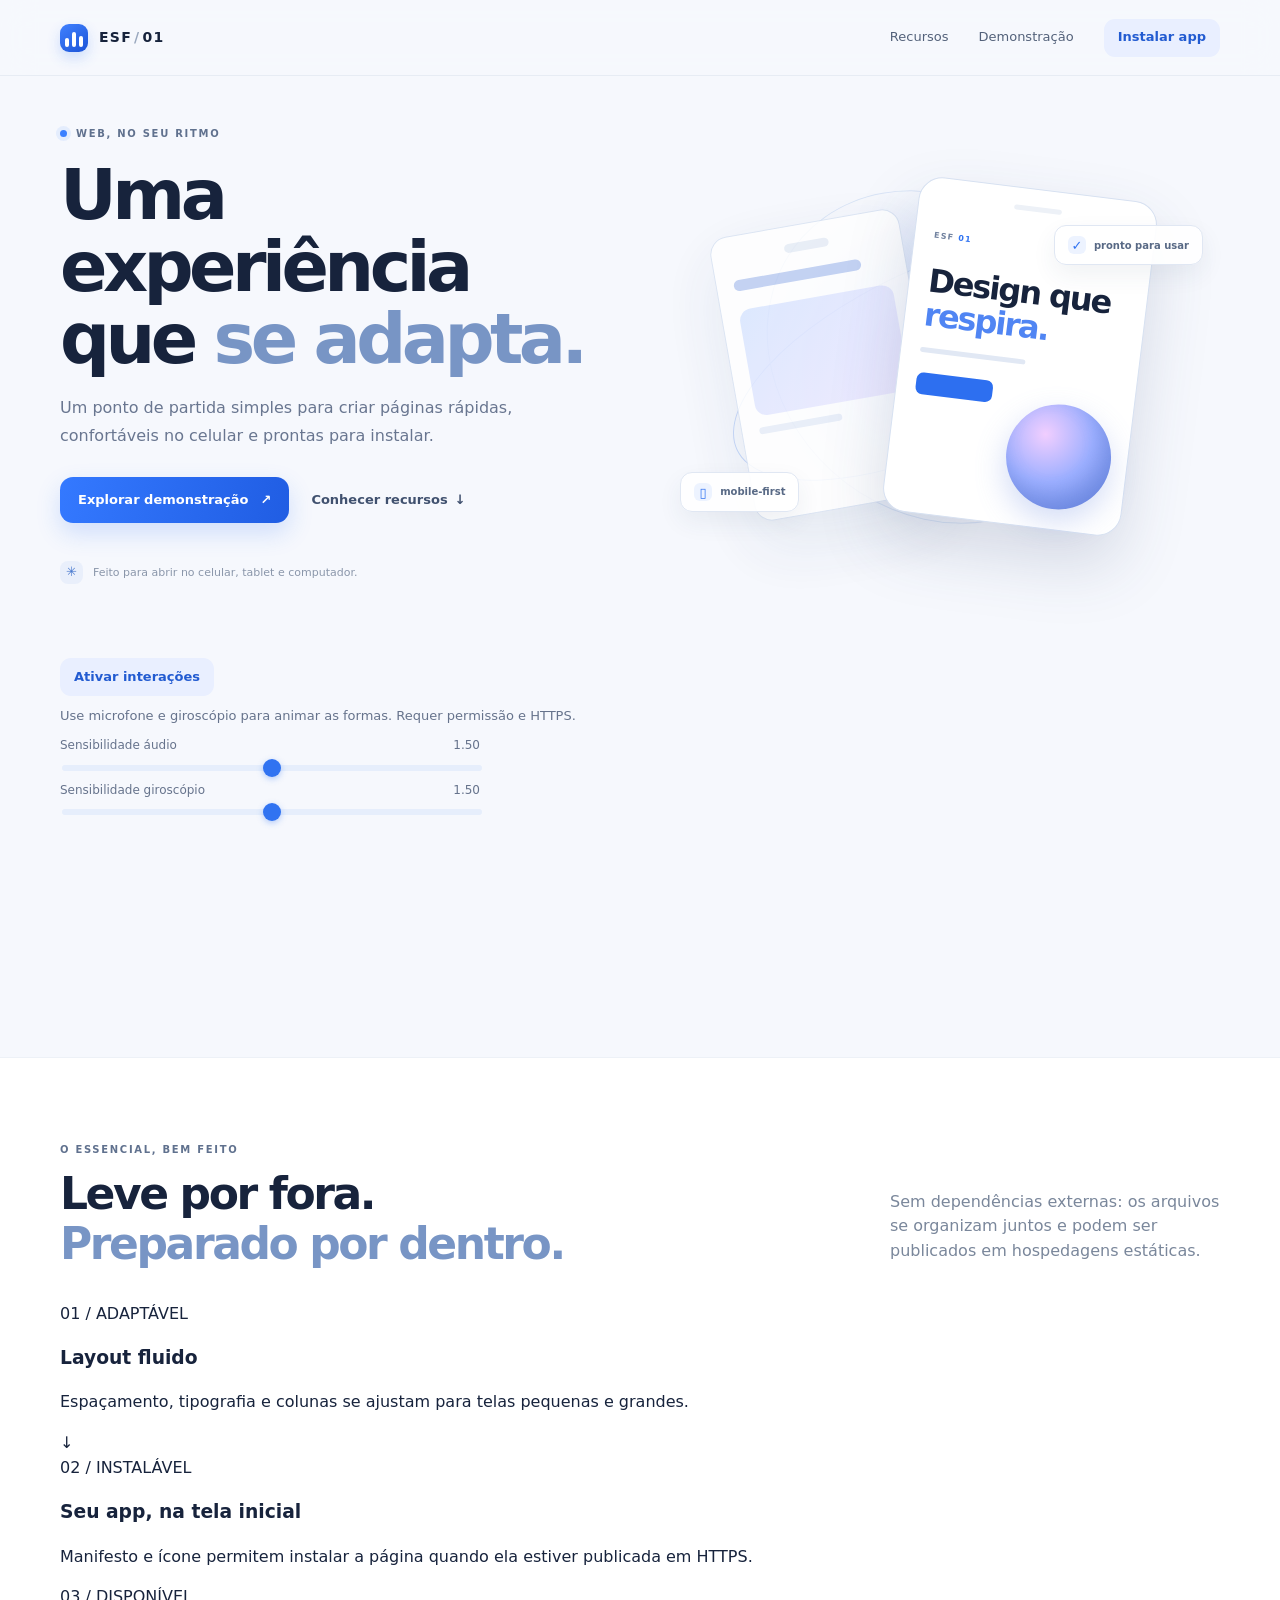
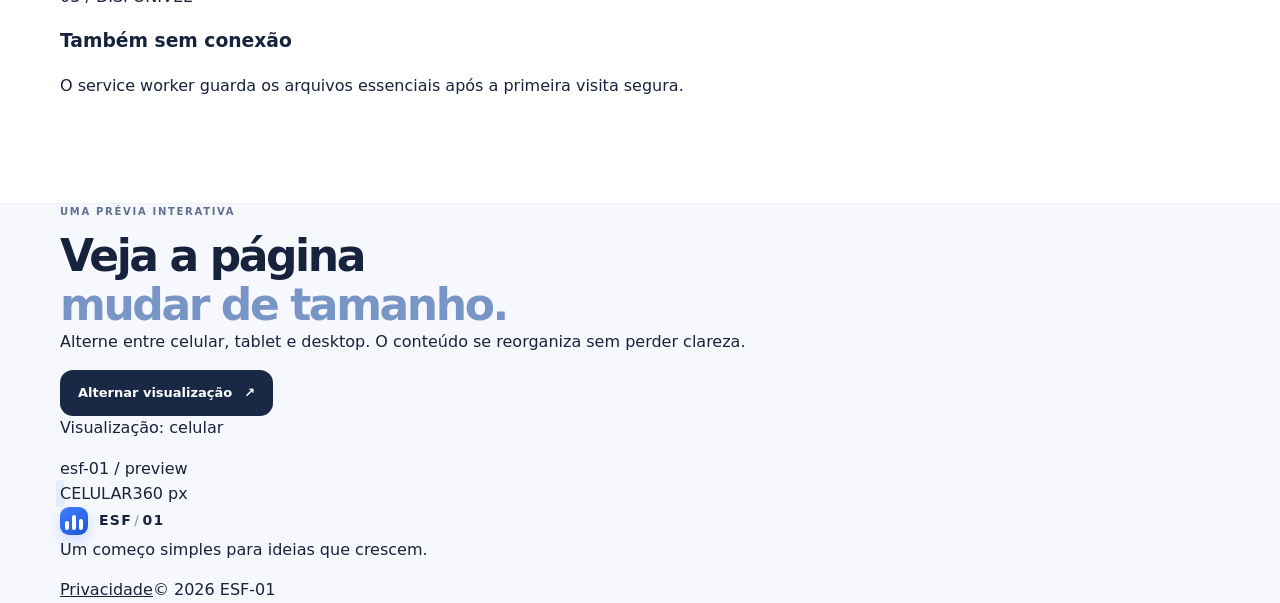
==== index.html @ cbabb6fd "Ignorar .vs e salvar melhorias" ====
<!doctype html>
<html lang="pt-BR">
  <head>
    <meta charset="utf-8">
    <meta name="viewport" content="width=device-width, initial-scale=1, viewport-fit=cover">
    <meta name="theme-color" content="#f4f7ff">
    <meta name="description" content="Um exemplo leve de site responsivo, instalável e pronto para funcionar offline.">
    <title>ESF-01 — Web que se adapta</title>
    <link rel="icon" href="./assets/icons/icon-192.png" type="image/png">
    <link rel="apple-touch-icon" href="./assets/icons/icon-192.png">
    <link rel="manifest" href="./manifest.webmanifest">
    <link rel="stylesheet" href="./assets/styles.css">
    <script src="./assets/app.js" defer></script>
    <script src="./assets/interaction.js" defer></script>
  </head>
  <body>
    <a class="skip-link" href="#conteudo">Pular para o conteúdo</a>
    <header class="site-header">
      <div class="shell header-inner">
        <a class="brand" href="#inicio" aria-label="ESF-01, início">
          <span class="brand-mark" aria-hidden="true"><span></span><span></span><span></span></span>
          <span>ESF<span class="brand-dash">/</span>01</span>
        </a>
        <nav class="top-nav" aria-label="Navegação principal">
          <a href="#recursos">Recursos</a>
          <a href="#demo">Demonstração</a>
          <button class="button button-small install-button" id="install-button" type="button" hidden>Instalar app</button>
        </nav>
        <button class="menu-button" id="menu-button" type="button" aria-label="Abrir navegação" aria-expanded="false" aria-controls="nav-panel"><span></span><span></span></button>
      </div>
      <div class="mobile-nav" id="nav-panel" hidden>
        <a href="#recursos">Recursos</a><a href="#demo">Demonstração</a>
        <button class="button install-button" type="button" hidden>Instalar app</button>
      </div>
    </header>

    <main id="conteudo">
      <section class="hero shell" id="inicio">
        <div class="hero-copy">
          <p class="eyebrow"><span class="pulse-dot"></span> WEB, NO SEU RITMO</p>
          <h1>Uma experiência que <span>se adapta.</span></h1>
          <p class="hero-text">Um ponto de partida simples para criar páginas rápidas, confortáveis no celular e prontas para instalar.</p>
          <div class="hero-actions">
            <a class="button button-primary" href="#demo">Explorar demonstração <span aria-hidden="true">↗</span></a>
            <a class="text-link" href="#recursos">Conhecer recursos <span aria-hidden="true">↓</span></a>
          </div>
          <div class="hero-note"><span class="note-icon" aria-hidden="true">✳</span><span>Feito para abrir no celular, tablet e computador.</span></div>
        </div>
        <div class="hero-art" aria-label="Ilustração de uma página aberta em diferentes tamanhos de tela">
          <div class="orbit orbit-one"></div><div class="orbit orbit-two"></div>
          <div class="art-glow"></div>
          <div class="device device-back"><div class="device-top"></div><div class="mini-line wide"></div><div class="mini-card"></div><div class="mini-line"></div></div>
          <div class="device device-front"><div class="device-top"><i></i><i></i><i></i></div><div class="preview-tag">ESF <b>01</b></div><div class="preview-heading">Design que<br><em>respira.</em></div><div class="preview-line"></div><div class="preview-button"></div><div class="preview-orb"></div></div>
          <div class="floating-badge badge-mobile"><span aria-hidden="true">▯</span> mobile-first</div>
          <div class="floating-badge badge-ready"><span aria-hidden="true">✓</span> pronto para usar</div>
        </div>
        <div class="interaction-panel">
          <button class="button button-small" id="interaction-toggle" type="button">Ativar interações</button>
          <p class="interaction-note" id="interaction-note">Use microfone e giroscópio para animar as formas. Requer permissão e HTTPS.</p>
          <div class="interaction-controls">
            <label for="audio-sens">Sensibilidade áudio <span id="audio-sens-value">1.0</span></label>
            <input id="audio-sens" type="range" min="0" max="3" step="0.05" value="1.5">
            <label for="orient-sens">Sensibilidade giroscópio <span id="orient-sens-value">1.0</span></label>
            <input id="orient-sens" type="range" min="0" max="3" step="0.05" value="1.5">
          </div>
          <canvas id="interaction-canvas" aria-hidden="true"></canvas>
        </div>
      </section>

      <section class="feature-section" id="recursos">
        <div class="shell">
          <div class="section-heading"><div><p class="eyebrow">O ESSENCIAL, BEM FEITO</p><h2>Leve por fora.<br><span>Preparado por dentro.</span></h2></div><p>Sem dependências externas: os arquivos se organizam juntos e podem ser publicados em hospedagens estáticas.</p></div>
          <div class="feature-grid">
            <article class="feature-card"><div class="feature-icon icon-layout" aria-hidden="true"><span></span><span></span><span></span></div><p class="card-number">01 / ADAPTÁVEL</p><h3>Layout fluido</h3><p>Espaçamento, tipografia e colunas se ajustam para telas pequenas e grandes.</p></article>
            <article class="feature-card"><div class="feature-icon icon-install" aria-hidden="true">↓</div><p class="card-number">02 / INSTALÁVEL</p><h3>Seu app, na tela inicial</h3><p>Manifesto e ícone permitem instalar a página quando ela estiver publicada em HTTPS.</p></article>
            <article class="feature-card"><div class="feature-icon icon-offline" aria-hidden="true"><span></span></div><p class="card-number">03 / DISPONÍVEL</p><h3>Também sem conexão</h3><p>O service worker guarda os arquivos essenciais após a primeira visita segura.</p></article>
          </div>
        </div>
      </section>

      <section class="demo-section shell" id="demo">
        <div class="demo-copy"><p class="eyebrow">UMA PRÉVIA INTERATIVA</p><h2>Veja a página<br><span>mudar de tamanho.</span></h2><p>Alterne entre celular, tablet e desktop. O conteúdo se reorganiza sem perder clareza.</p><button class="button button-dark" id="preview-button" type="button">Alternar visualização <span aria-hidden="true">↗</span></button><p class="demo-status" id="demo-status" aria-live="polite">Visualização: celular</p></div>
        <div class="preview-stage" id="preview-stage" data-size="mobile">
          <div class="preview-window"><div class="window-bar"><span></span><span></span><span></span><div>esf-01 / preview</div></div><div class="mock-page"><div class="mock-nav"><span class="mock-logo"></span><span class="mock-nav-lines"><i></i><i></i></span></div><div class="mock-content"><div class="mock-copy"><i class="mock-kicker"></i><i class="mock-title"></i><i class="mock-title short"></i><i class="mock-paragraph"></i><i class="mock-paragraph shorter"></i><i class="mock-cta"></i></div><div class="mock-visual"><div class="mock-sun"></div><div class="mock-shape"></div></div></div><div class="mock-bottom"><i></i><i></i><i></i></div></div></div>
          <div class="size-label"><span class="size-dot"></span><span id="size-label">CELULAR</span><span class="size-dimensions" id="size-dimensions">360 px</span></div>
        </div>
      </section>
    </main>

    <footer class="site-footer"><div class="shell footer-inner"><a class="brand footer-brand" href="#inicio"><span class="brand-mark" aria-hidden="true"><span></span><span></span><span></span></span><span>ESF<span class="brand-dash">/</span>01</span></a><p>Um começo simples para ideias que crescem.</p><div class="footer-right"><a href="./privacy.html">Privacidade</a><span>© <span id="year"></span> ESF-01</span></div></div></footer>
    <div class="toast" id="toast" role="status" aria-live="polite"></div>
  </body>
</html>
---- assets/styles.css ----
:root{font-family:Inter,ui-sans-serif,system-ui,-apple-system,BlinkMacSystemFont,"Segoe UI",sans-serif;color:#17233c;background:#f6f8fd;font-synthesis:none;text-rendering:optimizeLegibility;-webkit-font-smoothing:antialiased;-moz-osx-font-smoothing:grayscale;font-optical-sizing:auto;font-weight:400;--ink:#17233c;--muted:#66738c;--blue:#2469f5;--line:#e3e9f3;--shell:1160px}
*{box-sizing:border-box}
html{scroll-behavior:smooth;scroll-padding-top:88px}
body{margin:0;min-width:320px;background:#f6f8fd;color:var(--ink);line-height:1.55}
a{color:inherit}
button{font:inherit}
.shell{width:min(var(--shell),calc(100% - 48px));margin-inline:auto}
.skip-link{position:absolute;left:12px;top:-60px;z-index:20;background:white;padding:10px 14px;border-radius:10px}
.skip-link:focus{top:12px}
.site-header{height:76px;position:sticky;top:0;z-index:10;background:#f6f8fddd;border-bottom:1px solid #e7ecf4;backdrop-filter:blur(16px)}
.header-inner{height:100%;display:flex;align-items:center;justify-content:space-between}
.brand{display:inline-flex;gap:11px;align-items:center;text-decoration:none;font-size:14px;font-weight:780;letter-spacing:.09em}
.brand-dash{color:#9aa8bf;margin:0 2px}
.brand-mark{height:28px;width:28px;display:flex;gap:3px;align-items:end;padding:5px;border-radius:9px;background:linear-gradient(145deg,#4081ff,#1c54d7);box-shadow:0 6px 14px #2469f533}
.brand-mark span{display:block;width:4px;border-radius:5px;background:#fff}
.brand-mark span:nth-child(1){height:9px}.brand-mark span:nth-child(2){height:15px}.brand-mark span:nth-child(3){height:11px}
.top-nav{display:flex;align-items:center;gap:30px;font-size:13px;color:#53617a}
.top-nav>a,.mobile-nav>a{ text-decoration:none;transition:color .18s}.top-nav>a:hover,.mobile-nav>a:hover{color:var(--blue)}
.button{min-height:46px;display:inline-flex;justify-content:center;align-items:center;gap:12px;border:0;border-radius:13px;padding:0 18px;text-decoration:none;font-size:13px;font-weight:680;cursor:pointer;transition:transform .18s,box-shadow .18s,background .18s}
.button:hover{transform:translateY(-2px)}.button:focus-visible,a:focus-visible{outline:3px solid #8bb4ff;outline-offset:3px}
.button-small{min-height:38px;padding:0 14px;border-radius:11px;background:#e9efff;color:#225bd1}.button-primary{color:#fff;background:linear-gradient(105deg,#3479ff,#205de3);box-shadow:0 10px 24px #2469f52e}.button-primary:hover{box-shadow:0 13px 28px #2469f545}.button-dark{color:#fff;background:#192844}.button-dark:hover{background:#25406f}
.menu-button{display:none;width:42px;height:42px;border:1px solid var(--line);border-radius:12px;background:white;align-items:center;justify-content:center;flex-direction:column;gap:5px}.menu-button span{width:16px;height:2px;background:#35425b;border-radius:2px}
.mobile-nav{padding:8px 24px 18px;background:#f6f8fd;border-bottom:1px solid var(--line)}.mobile-nav>a{display:block;padding:12px 0;font-size:14px;color:#53617a}.mobile-nav button{margin-top:8px}
.hero{min-height:620px;display:grid;grid-template-columns:1fr 1.03fr;align-items:center;gap:40px;padding-top:38px;padding-bottom:66px}
.hero-copy{position:relative;z-index:1;padding:12px 0 16px}
.eyebrow{margin:0 0 17px;display:flex;align-items:center;gap:9px;color:#60718e;font-size:10px;font-weight:800;letter-spacing:.17em}
.pulse-dot,.size-dot{width:7px;height:7px;border-radius:50%;background:#3b80ff;box-shadow:0 0 0 4px #3b80ff18}
h1,h2,h3,p{margin-top:0}
h1{max-width:570px;margin-bottom:19px;font-size:clamp(42px,5.6vw,70px);line-height:1.03;letter-spacing:-.065em;font-weight:690}
h1 span,.section-heading h2 span,.demo-copy h2 span{color:#7895c5}
.hero-text{max-width:465px;margin-bottom:27px;color:#697690;font-size:16px;line-height:1.75}
.hero-actions{display:flex;align-items:center;gap:22px;flex-wrap:wrap}.text-link{display:inline-flex;align-items:center;gap:7px;text-decoration:none;font-size:13px;font-weight:650;color:#40516f}.text-link:hover{color:var(--blue)}
.hero-note{display:flex;align-items:center;gap:10px;margin-top:38px;color:#8a96aa;font-size:11px}.note-icon{height:23px;width:23px;display:grid;place-items:center;border-radius:8px;background:#e9effb;color:#4778ce;font-size:13px}
.hero-art{height:470px;position:relative;display:grid;place-items:center;isolation:isolate}.art-glow{position:absolute;width:340px;height:340px;border-radius:50%;background:radial-gradient(circle,#c4d8ff 0,#e2ecff 35%,#f2f6ff00 72%);z-index:-1}
.orbit{position:absolute;border:1px solid #c7d8f8;border-radius:50%;transform:rotate(-25deg)}.orbit-one{width:440px;height:180px}.orbit-two{width:360px;height:310px;transform:rotate(42deg);border-color:#dae5f7}
.device{position:absolute;border:1px solid #d7e1f1;background:#fff;box-shadow:0 26px 65px #455e8820}.device-back{width:192px;height:288px;left:14%;top:21%;border-radius:18px;transform:rotate(-10deg);padding:17px;opacity:.83}.device-top{height:9px;width:45px;border-radius:10px;background:#e6ecf5;margin:0 auto 18px}.mini-line{height:7px;width:54%;margin:11px 0;background:#e7edf7;border-radius:6px}.mini-line.wide{width:83%;height:11px;background:#bacbf0}.mini-card{height:108px;margin-top:19px;border-radius:12px;background:linear-gradient(135deg,#d8e5ff,#f1eaff)}
.device-front{width:240px;height:337px;right:14%;top:14%;border-radius:24px;padding:17px 19px;transform:rotate(7deg);box-shadow:0 30px 65px #33476c2c}.device-front .device-top{width:48px;height:5px;margin-bottom:30px;background:#edf1f7}.device-front .device-top i{display:none}
.preview-tag{font-size:8px;font-weight:800;letter-spacing:.15em;color:#71829f}.preview-tag b{color:#3173f1}.preview-heading{margin-top:23px;font-size:32px;font-weight:720;line-height:1.04;letter-spacing:-.06em}.preview-heading em{font-style:normal;color:#5085f3}.preview-line{width:106px;height:5px;background:#e1e8f4;border-radius:6px;margin-top:16px}.preview-button{height:22px;width:77px;border-radius:7px;background:#2d6ff0;margin-top:20px}.preview-orb{position:absolute;bottom:20px;right:16px;width:105px;height:105px;border-radius:50%;background:radial-gradient(circle at 35% 30%,#f1ceff,#9cafff 48%,#6587e4);box-shadow:inset -8px -12px 20px #506ac04a,0 12px 30px #718fe14d}
.floating-badge{position:absolute;z-index:2;display:flex;align-items:center;gap:8px;padding:10px 13px;border:1px solid #e0e7f3;border-radius:12px;background:#ffffffeb;box-shadow:0 10px 25px #31436512;font-size:10px;font-weight:650;color:#586985}.floating-badge span{display:grid;place-items:center;width:18px;height:18px;border-radius:6px;background:#edf3ff;color:#3173f1;font-size:13px}.badge-mobile{left:5%;bottom:17%}.badge-ready{right:3%;top:22%}
.feature-section{padding:84px 0 88px;background:#fff;border-top:1px solid #edf1f7;border-bottom:1px solid #edf1f7}
.section-heading{display:flex;justify-content:space-between;align-items:end;gap:30px;margin-bottom:34px}.section-heading .eyebrow,.demo-copy .eyebrow{margin-bottom:12px}.section-heading h2,.demo-copy h2{margin:0;font-size:clamp(31px,4vw,44px);line-height:1.12;letter-spacing:-.055em}.section-heading>p{max-width:330px;margin:0 0 4px;color:#7a879b;font-}

/* Ajustes mobile-first simples */
@media (max-width: 720px) {
  .top-nav { display: none; }
  .menu-button { display: flex; }
  .hero { grid-template-columns: 1fr; min-height: auto; gap: 20px; padding-top: 20px; padding-bottom: 40px; }
  .hero-art { display: none; }
  .feature-grid { grid-template-columns: 1fr; }
  .shell { width: calc(100% - 32px); }
  .preview-stage { margin-top: 16px; }
}

/* Toast básico para mensagens */
.toast{position:fixed;left:50%;transform:translateX(-50%) translateY(24px);bottom:12px;background:#192844;color:#fff;padding:10px 16px;border-radius:12px;box-shadow:0 8px 24px #22345855;opacity:0;pointer-events:none;transition:opacity .28s,transform .28s;z-index:60}
.toast.show{opacity:1;transform:translateX(-50%) translateY(0)}

/* Estilos para painel de interação */
.interaction-panel{margin-top:18px;display:flex;flex-direction:column;gap:10px;align-items:flex-start}
#interaction-canvas{width:100%;border-radius:12px;display:block}
.interaction-note{margin:0;font-size:13px;color:var(--muted)}

@media (max-width:720px){
  #interaction-canvas{height:200px}
}

.interaction-controls{display:flex;flex-direction:column;gap:8px;width:100%;max-width:420px}
.interaction-controls label{font-size:12px;color:var(--muted);display:flex;justify-content:space-between}
.interaction-controls input[type="range"]{-webkit-appearance:none;height:6px;border-radius:6px;background:#e6eefc;width:100%}
.interaction-controls input[type="range"]::-webkit-slider-thumb{-webkit-appearance:none;width:18px;height:18px;border-radius:50%;background:#3173f1;box-shadow:0 2px 6px rgba(49,115,241,0.35)}
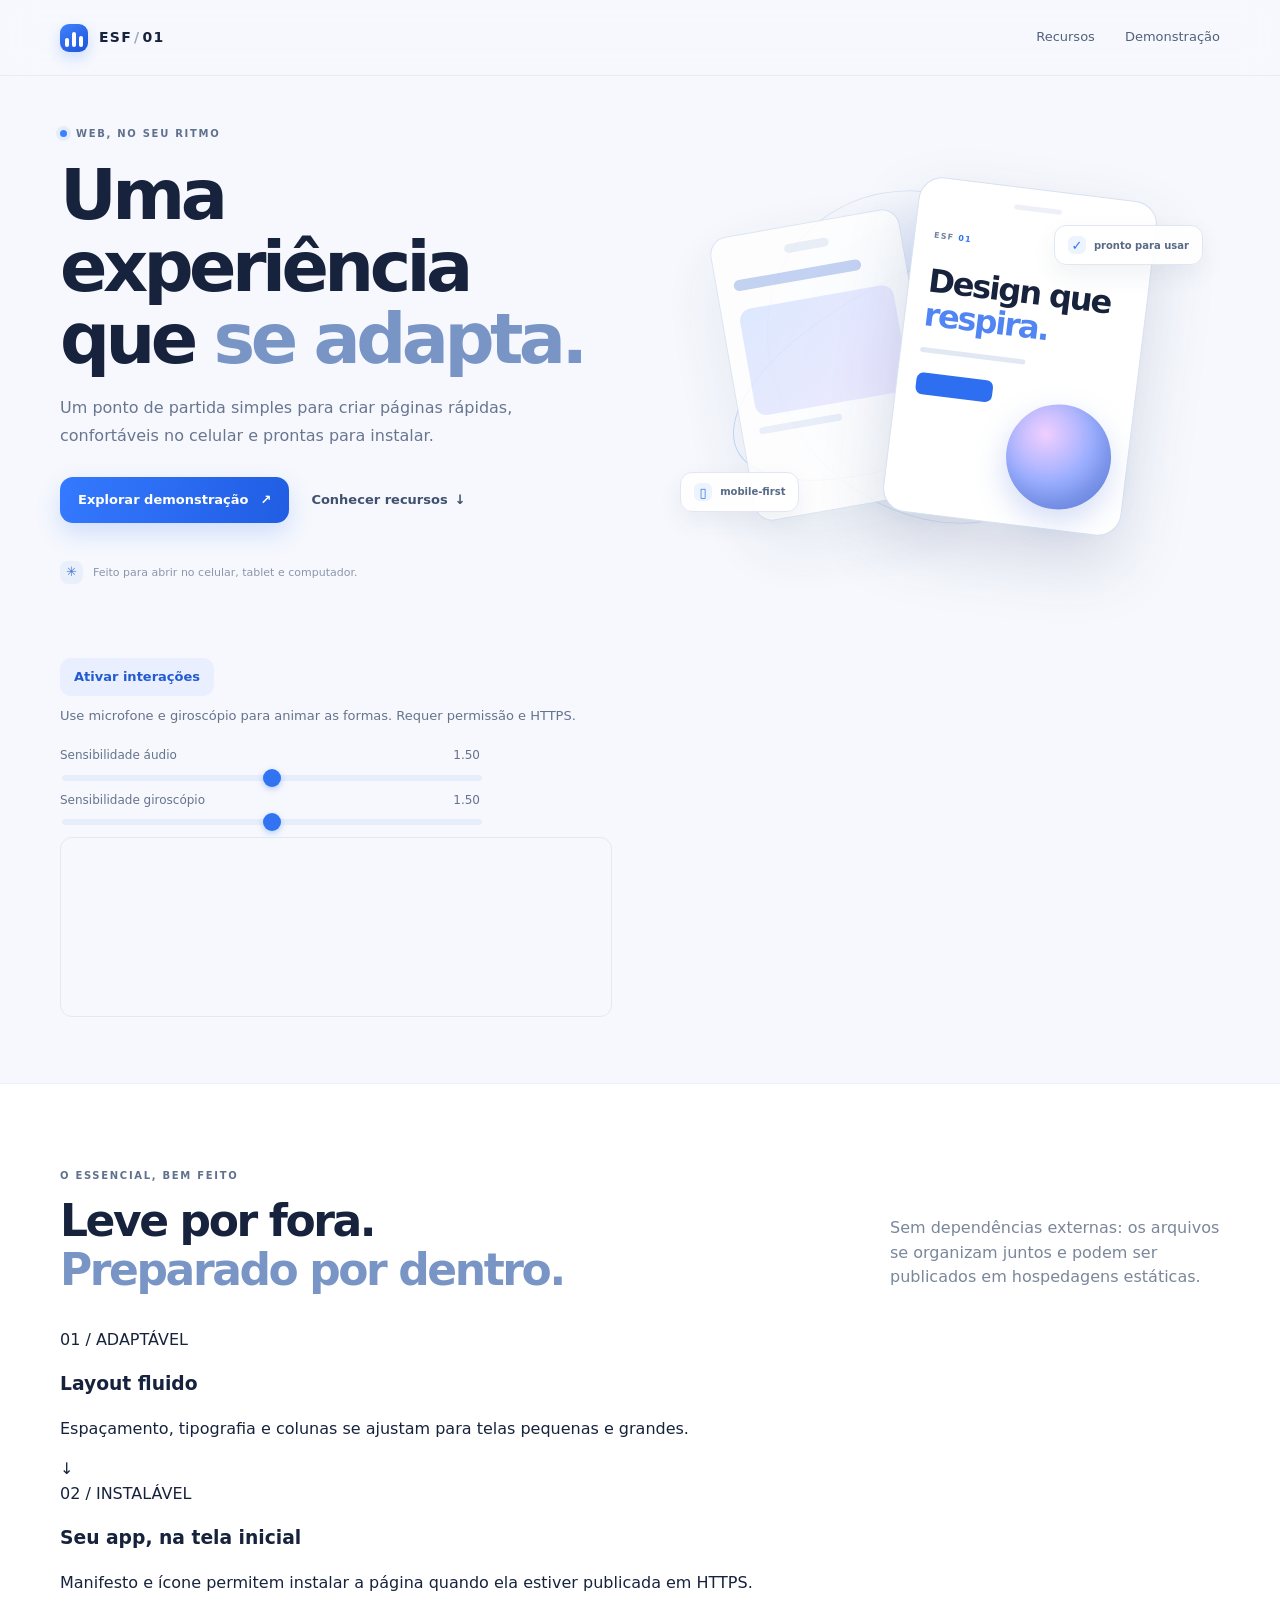
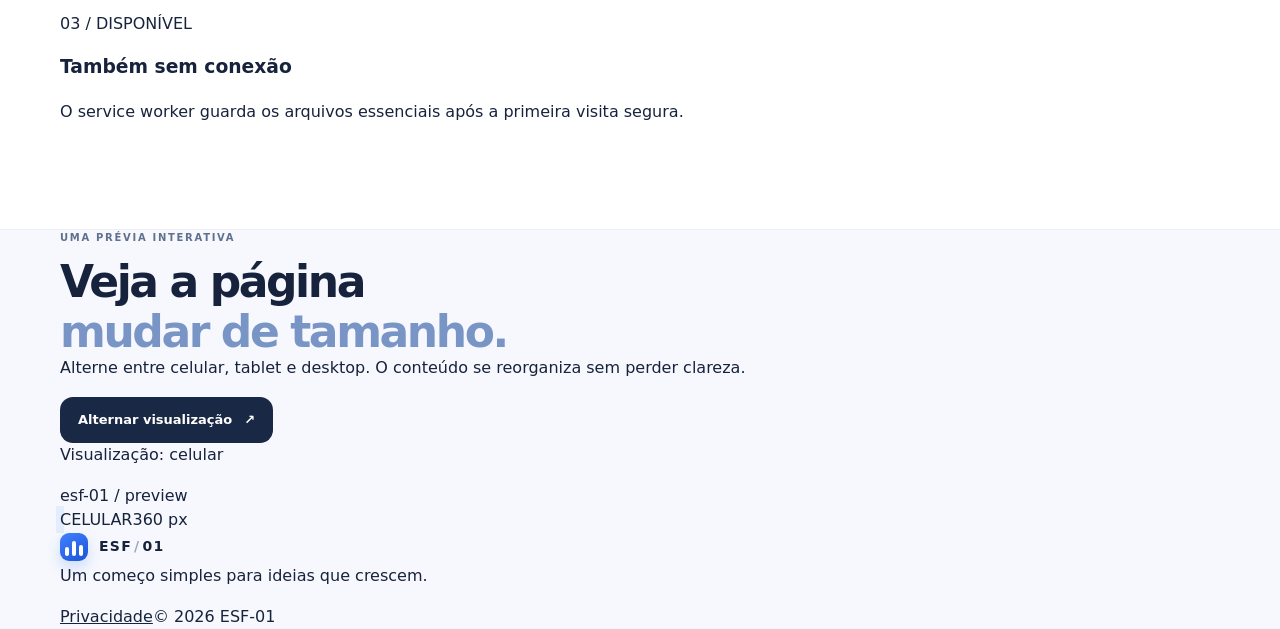
==== commit 07410b59: "Estrutura final limpa: remover duplicatas da raiz, mover refs para assets" ====
--- a/index.html
+++ b/index.html
@@ -6,10 +6,11 @@
     <meta name="theme-color" content="#f4f7ff">
     <meta name="description" content="Um exemplo leve de site responsivo, instalável e pronto para funcionar offline.">
     <title>ESF-01 — Web que se adapta</title>
-    <link rel="icon" href="./assets/icons/icon-192.png" type="image/png">
-    <link rel="apple-touch-icon" href="./assets/icons/icon-192.png">
+    <link rel="icon" href="./icon.svg" type="image/svg+xml">
+    <link rel="apple-touch-icon" href="./icons/icon-192.png">
     <link rel="manifest" href="./manifest.webmanifest">
     <link rel="stylesheet" href="./assets/styles.css">
+    <script src="./assets/shaders.js" defer></script>
     <script src="./assets/app.js" defer></script>
     <script src="./assets/interaction.js" defer></script>
   </head>
--- a/assets/styles.css
+++ b/assets/styles.css
@@ -37,6 +37,28 @@
 .device-front{width:240px;height:337px;right:14%;top:14%;border-radius:24px;padding:17px 19px;transform:rotate(7deg);box-shadow:0 30px 65px #33476c2c}.device-front .device-top{width:48px;height:5px;margin-bottom:30px;background:#edf1f7}.device-front .device-top i{display:none}
 .preview-tag{font-size:8px;font-weight:800;letter-spacing:.15em;color:#71829f}.preview-tag b{color:#3173f1}.preview-heading{margin-top:23px;font-size:32px;font-weight:720;line-height:1.04;letter-spacing:-.06em}.preview-heading em{font-style:normal;color:#5085f3}.preview-line{width:106px;height:5px;background:#e1e8f4;border-radius:6px;margin-top:16px}.preview-button{height:22px;width:77px;border-radius:7px;background:#2d6ff0;margin-top:20px}.preview-orb{position:absolute;bottom:20px;right:16px;width:105px;height:105px;border-radius:50%;background:radial-gradient(circle at 35% 30%,#f1ceff,#9cafff 48%,#6587e4);box-shadow:inset -8px -12px 20px #506ac04a,0 12px 30px #718fe14d}
 .floating-badge{position:absolute;z-index:2;display:flex;align-items:center;gap:8px;padding:10px 13px;border:1px solid #e0e7f3;border-radius:12px;background:#ffffffeb;box-shadow:0 10px 25px #31436512;font-size:10px;font-weight:650;color:#586985}.floating-badge span{display:grid;place-items:center;width:18px;height:18px;border-radius:6px;background:#edf3ff;color:#3173f1;font-size:13px}.badge-mobile{left:5%;bottom:17%}.badge-ready{right:3%;top:22%}
+/* canvas shaders and preview overlay */
+.hero-art{position:relative}
+#hero-shader{position:absolute;inset:0;width:100%;height:100%;z-index:-2;border-radius:inherit;display:block}
+.preview-window{position:relative}
+#preview-canvas{position:absolute;inset:0;pointer-events:none;opacity:.35;border-radius:6px}
+
+/* interaction panel */
+.interaction-panel{display:block;margin-top:22px}
+.interaction-note{color:#60718e;font-size:13px;margin-top:8px}
+.interaction-controls{display:grid;grid-template-columns:1fr;gap:8px;margin-top:10px}
+#interaction-canvas{width:100%;height:180px;border-radius:12px;border:1px solid var(--line);display:block}
+
+/* privacy page helpers */
+.privacy-main{min-height:70vh;padding-block:72px;max-width:780px}
+.privacy-title{font-size:clamp(38px,7vw,60px)}
+
+/* toast + mobile nav safe-area */
+.toast{position:fixed;left:50%;transform:translateX(-50%);bottom:calc(16px + env(safe-area-inset-bottom));background:#233a66;color:#fff;padding:10px 14px;border-radius:10px;z-index:40;opacity:0;transition:opacity .2s}
+.toast.show{opacity:1}
+.mobile-nav{padding-bottom:calc(16px + env(safe-area-inset-bottom))}
+
+[hidden]{display:none!important}
 .feature-section{padding:84px 0 88px;background:#fff;border-top:1px solid #edf1f7;border-bottom:1px solid #edf1f7}
 .section-heading{display:flex;justify-content:space-between;align-items:end;gap:30px;margin-bottom:34px}.section-heading .eyebrow,.demo-copy .eyebrow{margin-bottom:12px}.section-heading h2,.demo-copy h2{margin:0;font-size:clamp(31px,4vw,44px);line-height:1.12;letter-spacing:-.055em}.section-heading>p{max-width:330px;margin:0 0 4px;color:#7a879b;font-}
 
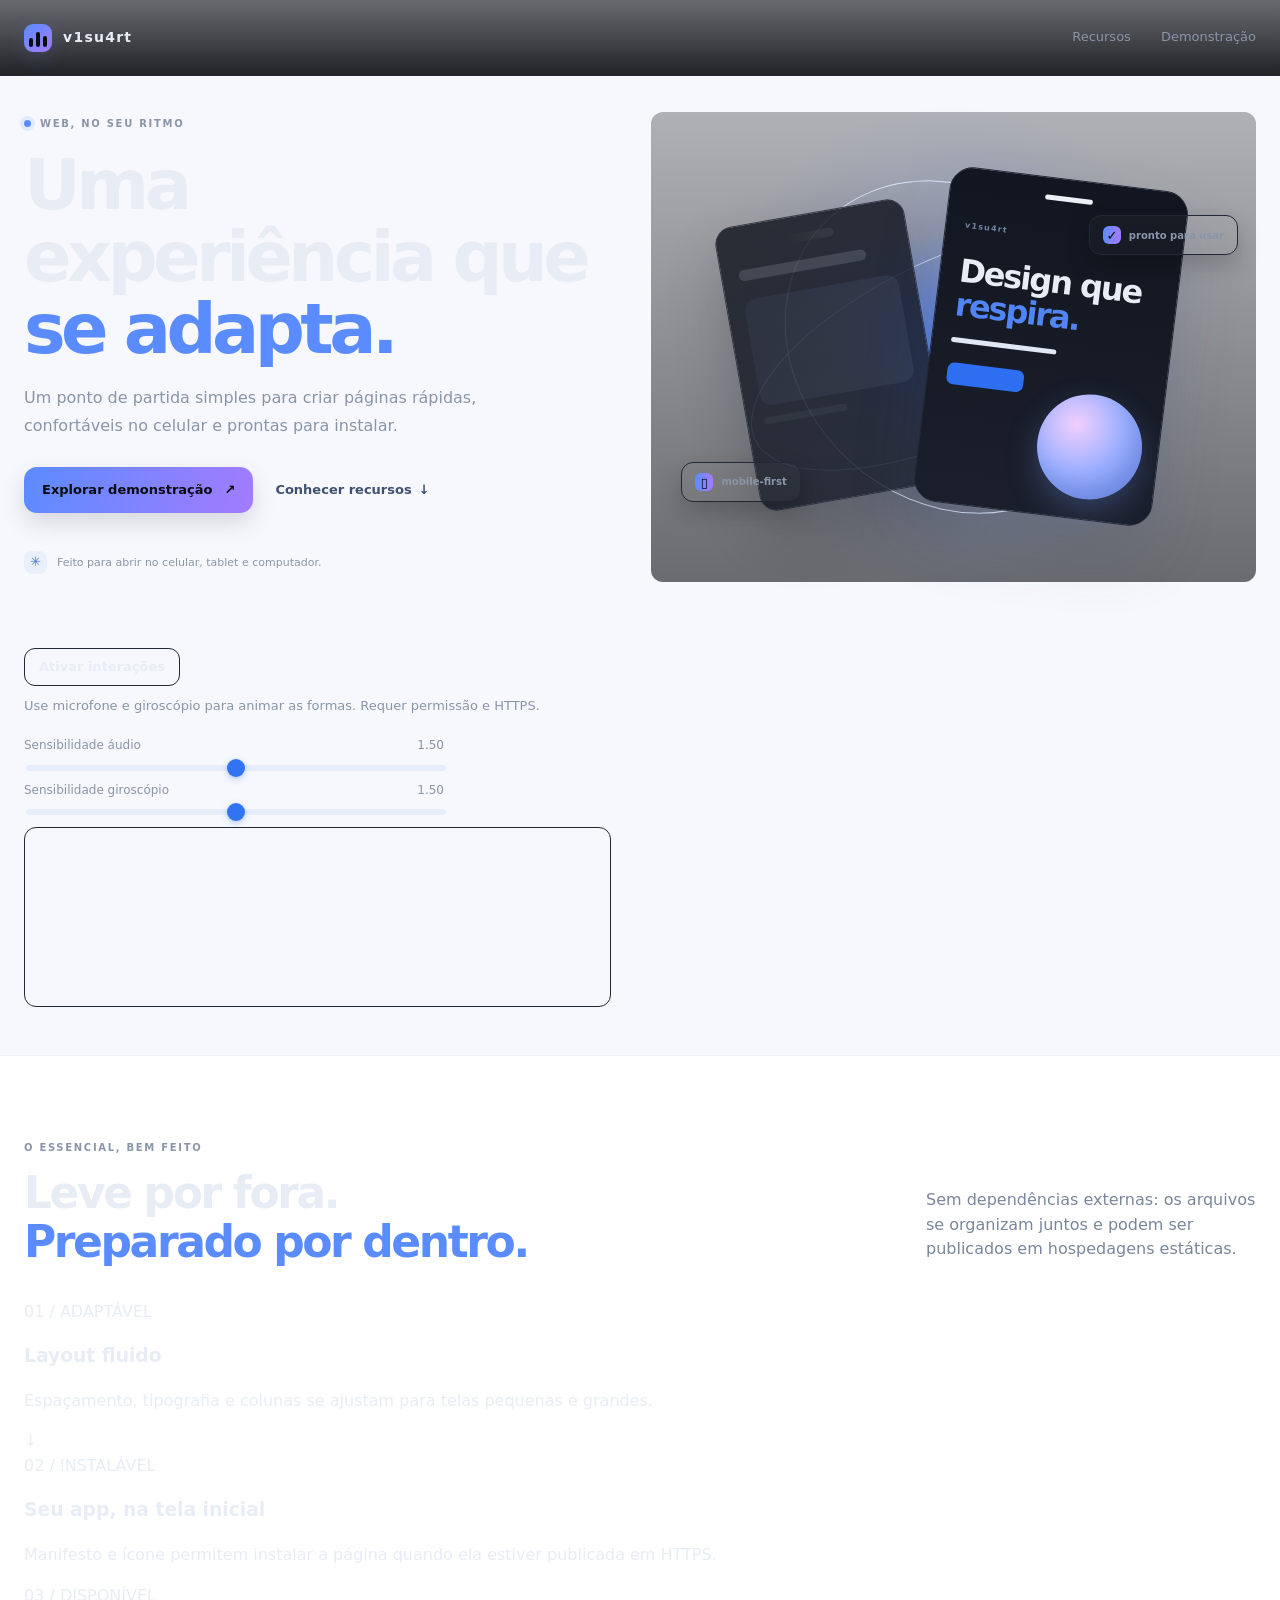
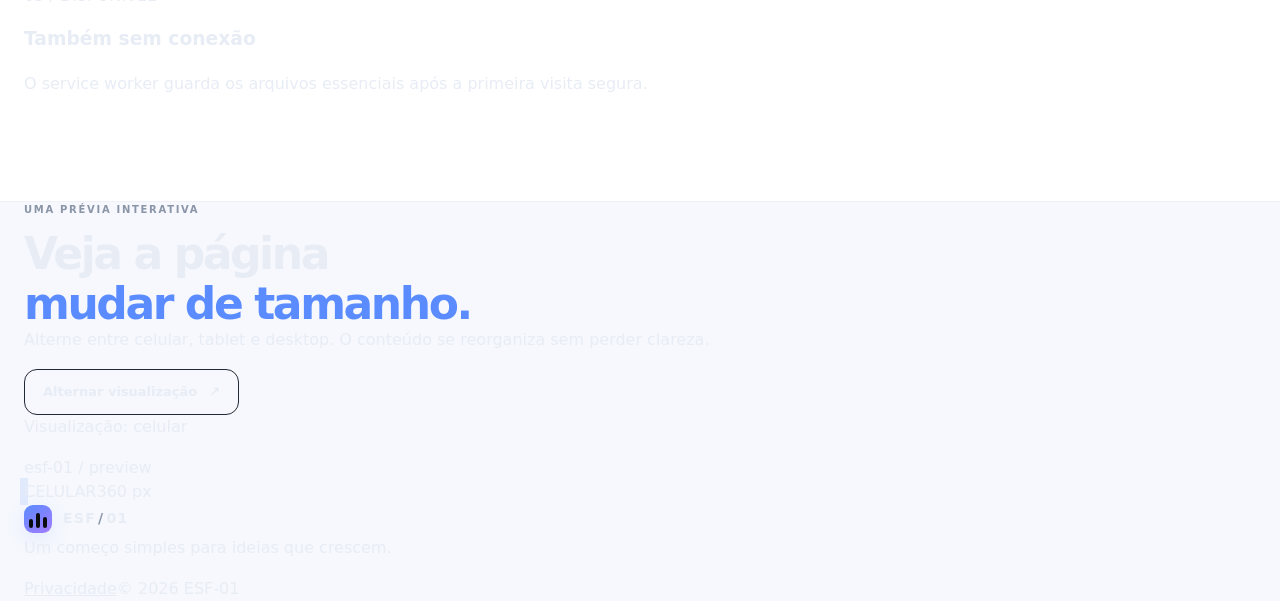
==== commit 7ddd0888: "Shaders aprimorados + tema dark v1su4rt" ====
--- a/index.html
+++ b/index.html
@@ -3,9 +3,9 @@
   <head>
     <meta charset="utf-8">
     <meta name="viewport" content="width=device-width, initial-scale=1, viewport-fit=cover">
-    <meta name="theme-color" content="#f4f7ff">
-    <meta name="description" content="Um exemplo leve de site responsivo, instalável e pronto para funcionar offline.">
-    <title>ESF-01 — Web que se adapta</title>
+    <meta name="theme-color" content="#0a0c10">
+    <meta name="description" content="v1su4rt: experiência web imersiva, responsiva, instalável e pronta para funcionar offline.">
+    <title>v1su4rt — Web que se adapta</title>
     <link rel="icon" href="./icon.svg" type="image/svg+xml">
     <link rel="apple-touch-icon" href="./icons/icon-192.png">
     <link rel="manifest" href="./manifest.webmanifest">
@@ -18,9 +18,9 @@
     <a class="skip-link" href="#conteudo">Pular para o conteúdo</a>
     <header class="site-header">
       <div class="shell header-inner">
-        <a class="brand" href="#inicio" aria-label="ESF-01, início">
+        <a class="brand" href="#inicio" aria-label="v1su4rt, início">
           <span class="brand-mark" aria-hidden="true"><span></span><span></span><span></span></span>
-          <span>ESF<span class="brand-dash">/</span>01</span>
+          <span>v1su4rt</span>
         </a>
         <nav class="top-nav" aria-label="Navegação principal">
           <a href="#recursos">Recursos</a>
@@ -51,7 +51,7 @@
           <div class="orbit orbit-one"></div><div class="orbit orbit-two"></div>
           <div class="art-glow"></div>
           <div class="device device-back"><div class="device-top"></div><div class="mini-line wide"></div><div class="mini-card"></div><div class="mini-line"></div></div>
-          <div class="device device-front"><div class="device-top"><i></i><i></i><i></i></div><div class="preview-tag">ESF <b>01</b></div><div class="preview-heading">Design que<br><em>respira.</em></div><div class="preview-line"></div><div class="preview-button"></div><div class="preview-orb"></div></div>
+          <div class="device device-front"><div class="device-top"><i></i><i></i><i></i></div><div class="preview-tag">v1su4rt</div><div class="preview-heading">Design que<br><em>respira.</em></div><div class="preview-line"></div><div class="preview-button"></div><div class="preview-orb"></div></div>
           <div class="floating-badge badge-mobile"><span aria-hidden="true">▯</span> mobile-first</div>
           <div class="floating-badge badge-ready"><span aria-hidden="true">✓</span> pronto para usar</div>
         </div>
--- a/assets/styles.css
+++ b/assets/styles.css
@@ -1,47 +1,67 @@
-:root{font-family:Inter,ui-sans-serif,system-ui,-apple-system,BlinkMacSystemFont,"Segoe UI",sans-serif;color:#17233c;background:#f6f8fd;font-synthesis:none;text-rendering:optimizeLegibility;-webkit-font-smoothing:antialiased;-moz-osx-font-smoothing:grayscale;font-optical-sizing:auto;font-weight:400;--ink:#17233c;--muted:#66738c;--blue:#2469f5;--line:#e3e9f3;--shell:1160px}
+:root{
+  font-family:Inter,ui-sans-serif,system-ui,-apple-system,BlinkMacSystemFont,"Segoe UI",sans-serif;
+  color:var(--ink);
+  background:var(--bg);
+  font-synthesis:none;text-rendering:optimizeLegibility;-webkit-font-smoothing:antialiased;-moz-osx-font-smoothing:grayscale;font-optical-sizing:auto;font-weight:400;
+  --bg: #0a0c10;
+  --bg-elev: #121620;
+  --bg-elev-2: #1a1f2b;
+  --ink: #e7ecf5;
+  --muted: #8a95a8;
+  --line: #222836;
+  --accent: #5b8cff;
+  --accent-2: #a37bff;
+  --accent-soft: #5b8cff22;
+  --danger: #ff6b6b;
+  --shell: 1280px;
+}
 *{box-sizing:border-box}
 html{scroll-behavior:smooth;scroll-padding-top:88px}
 body{margin:0;min-width:320px;background:#f6f8fd;color:var(--ink);line-height:1.55}
 a{color:inherit}
 button{font:inherit}
 .shell{width:min(var(--shell),calc(100% - 48px));margin-inline:auto}
-.skip-link{position:absolute;left:12px;top:-60px;z-index:20;background:white;padding:10px 14px;border-radius:10px}
+.skip-link{position:absolute;left:12px;top:-60px;z-index:20;background:var(--bg-elev);color:var(--ink);padding:10px 14px;border-radius:10px}
 .skip-link:focus{top:12px}
-.site-header{height:76px;position:sticky;top:0;z-index:10;background:#f6f8fddd;border-bottom:1px solid #e7ecf4;backdrop-filter:blur(16px)}
+.site-header{height:76px;position:sticky;top:0;z-index:10;background:linear-gradient(180deg, rgba(10,12,16,0.6), rgba(10,12,16,0.9));border-bottom:1px solid var(--line);backdrop-filter:blur(8px)}
 .header-inner{height:100%;display:flex;align-items:center;justify-content:space-between}
 .brand{display:inline-flex;gap:11px;align-items:center;text-decoration:none;font-size:14px;font-weight:780;letter-spacing:.09em}
-.brand-dash{color:#9aa8bf;margin:0 2px}
-.brand-mark{height:28px;width:28px;display:flex;gap:3px;align-items:end;padding:5px;border-radius:9px;background:linear-gradient(145deg,#4081ff,#1c54d7);box-shadow:0 6px 14px #2469f533}
-.brand-mark span{display:block;width:4px;border-radius:5px;background:#fff}
+.brand-dash{color:var(--muted);margin:0 2px}
+.brand-mark{height:28px;width:28px;display:flex;gap:3px;align-items:end;padding:5px;border-radius:9px;background:linear-gradient(145deg,var(--accent),var(--accent-2));box-shadow:0 6px 20px var(--accent-soft)}
+.brand-mark span{display:block;width:4px;border-radius:5px;background:var(--bg)}
 .brand-mark span:nth-child(1){height:9px}.brand-mark span:nth-child(2){height:15px}.brand-mark span:nth-child(3){height:11px}
-.top-nav{display:flex;align-items:center;gap:30px;font-size:13px;color:#53617a}
+.top-nav{display:flex;align-items:center;gap:30px;font-size:13px;color:var(--muted)}
 .top-nav>a,.mobile-nav>a{ text-decoration:none;transition:color .18s}.top-nav>a:hover,.mobile-nav>a:hover{color:var(--blue)}
 .button{min-height:46px;display:inline-flex;justify-content:center;align-items:center;gap:12px;border:0;border-radius:13px;padding:0 18px;text-decoration:none;font-size:13px;font-weight:680;cursor:pointer;transition:transform .18s,box-shadow .18s,background .18s}
-.button:hover{transform:translateY(-2px)}.button:focus-visible,a:focus-visible{outline:3px solid #8bb4ff;outline-offset:3px}
-.button-small{min-height:38px;padding:0 14px;border-radius:11px;background:#e9efff;color:#225bd1}.button-primary{color:#fff;background:linear-gradient(105deg,#3479ff,#205de3);box-shadow:0 10px 24px #2469f52e}.button-primary:hover{box-shadow:0 13px 28px #2469f545}.button-dark{color:#fff;background:#192844}.button-dark:hover{background:#25406f}
-.menu-button{display:none;width:42px;height:42px;border:1px solid var(--line);border-radius:12px;background:white;align-items:center;justify-content:center;flex-direction:column;gap:5px}.menu-button span{width:16px;height:2px;background:#35425b;border-radius:2px}
-.mobile-nav{padding:8px 24px 18px;background:#f6f8fd;border-bottom:1px solid var(--line)}.mobile-nav>a{display:block;padding:12px 0;font-size:14px;color:#53617a}.mobile-nav button{margin-top:8px}
-.hero{min-height:620px;display:grid;grid-template-columns:1fr 1.03fr;align-items:center;gap:40px;padding-top:38px;padding-bottom:66px}
+.button:hover{transform:translateY(-2px)}.button:focus-visible,a:focus-visible{outline:3px solid var(--accent);outline-offset:3px}
+.button-small{min-height:38px;padding:0 14px;border-radius:11px;background:transparent;color:var(--ink);border:1px solid var(--line)}
+.button-primary{color:var(--bg);background:linear-gradient(105deg,var(--accent),var(--accent-2));box-shadow:0 10px 24px #00000022}.button-primary:hover{box-shadow:0 13px 28px #00000033}
+.button-dark{color:var(--ink);background:transparent;border:1px solid var(--line)}
+.menu-button{display:none;width:42px;height:42px;border:1px solid var(--line);border-radius:12px;background:transparent;align-items:center;justify-content:center;flex-direction:column;gap:5px}.menu-button span{width:16px;height:2px;background:var(--muted);border-radius:2px}
+.mobile-nav{padding:8px 24px 18px;background:var(--bg-elev);border-bottom:1px solid var(--line)}.mobile-nav>a{display:block;padding:12px 0;font-size:14px;color:var(--muted)}.mobile-nav button{margin-top:8px}
+.hero{min-height:80vh;display:grid;grid-template-columns:1fr 1.03fr;align-items:center;gap:40px;padding-top:28px;padding-bottom:48px}
 .hero-copy{position:relative;z-index:1;padding:12px 0 16px}
-.eyebrow{margin:0 0 17px;display:flex;align-items:center;gap:9px;color:#60718e;font-size:10px;font-weight:800;letter-spacing:.17em}
-.pulse-dot,.size-dot{width:7px;height:7px;border-radius:50%;background:#3b80ff;box-shadow:0 0 0 4px #3b80ff18}
+.eyebrow{margin:0 0 17px;display:flex;align-items:center;gap:9px;color:var(--muted);font-size:10px;font-weight:800;letter-spacing:.17em}
+.pulse-dot,.size-dot{width:7px;height:7px;border-radius:50%;background:var(--accent);box-shadow:0 0 0 4px var(--accent-soft)}
 h1,h2,h3,p{margin-top:0}
+.h1,h2,h3{color:var(--ink)}
 h1{max-width:570px;margin-bottom:19px;font-size:clamp(42px,5.6vw,70px);line-height:1.03;letter-spacing:-.065em;font-weight:690}
-h1 span,.section-heading h2 span,.demo-copy h2 span{color:#7895c5}
-.hero-text{max-width:465px;margin-bottom:27px;color:#697690;font-size:16px;line-height:1.75}
+h1 span,.section-heading h2 span,.demo-copy h2 span{color:var(--accent)}
+.hero-text{max-width:465px;margin-bottom:27px;color:var(--muted);font-size:16px;line-height:1.75}
 .hero-actions{display:flex;align-items:center;gap:22px;flex-wrap:wrap}.text-link{display:inline-flex;align-items:center;gap:7px;text-decoration:none;font-size:13px;font-weight:650;color:#40516f}.text-link:hover{color:var(--blue)}
 .hero-note{display:flex;align-items:center;gap:10px;margin-top:38px;color:#8a96aa;font-size:11px}.note-icon{height:23px;width:23px;display:grid;place-items:center;border-radius:8px;background:#e9effb;color:#4778ce;font-size:13px}
-.hero-art{height:470px;position:relative;display:grid;place-items:center;isolation:isolate}.art-glow{position:absolute;width:340px;height:340px;border-radius:50%;background:radial-gradient(circle,#c4d8ff 0,#e2ecff 35%,#f2f6ff00 72%);z-index:-1}
+.hero-art{height:470px;position:relative;display:grid;place-items:center;isolation:isolate;background:linear-gradient(180deg, rgba(11,13,17,0.3), rgba(11,13,17,0.6));border-radius:12px}
+.art-glow{position:absolute;width:480px;height:480px;border-radius:50%;background:radial-gradient(circle,var(--accent) 0, rgba(83,120,255,0.12) 35%, transparent 72%);z-index:-1}
 .orbit{position:absolute;border:1px solid #c7d8f8;border-radius:50%;transform:rotate(-25deg)}.orbit-one{width:440px;height:180px}.orbit-two{width:360px;height:310px;transform:rotate(42deg);border-color:#dae5f7}
-.device{position:absolute;border:1px solid #d7e1f1;background:#fff;box-shadow:0 26px 65px #455e8820}.device-back{width:192px;height:288px;left:14%;top:21%;border-radius:18px;transform:rotate(-10deg);padding:17px;opacity:.83}.device-top{height:9px;width:45px;border-radius:10px;background:#e6ecf5;margin:0 auto 18px}.mini-line{height:7px;width:54%;margin:11px 0;background:#e7edf7;border-radius:6px}.mini-line.wide{width:83%;height:11px;background:#bacbf0}.mini-card{height:108px;margin-top:19px;border-radius:12px;background:linear-gradient(135deg,#d8e5ff,#f1eaff)}
+.device{position:absolute;border:1px solid var(--line);background:linear-gradient(180deg,var(--bg-elev),var(--bg-elev-2));box-shadow:0 26px 65px #00000040}.device-back{width:192px;height:288px;left:14%;top:21%;border-radius:18px;transform:rotate(-10deg);padding:17px;opacity:.83}.device-top{height:9px;width:45px;border-radius:10px;background:linear-gradient(90deg, #15171b, #242733);margin:0 auto 18px}.mini-line{height:7px;width:54%;margin:11px 0;background:#222832;border-radius:6px}.mini-line.wide{width:83%;height:11px;background:#333843}.mini-card{height:108px;margin-top:19px;border-radius:12px;background:linear-gradient(135deg,#1a2130,#252a36)}
 .device-front{width:240px;height:337px;right:14%;top:14%;border-radius:24px;padding:17px 19px;transform:rotate(7deg);box-shadow:0 30px 65px #33476c2c}.device-front .device-top{width:48px;height:5px;margin-bottom:30px;background:#edf1f7}.device-front .device-top i{display:none}
 .preview-tag{font-size:8px;font-weight:800;letter-spacing:.15em;color:#71829f}.preview-tag b{color:#3173f1}.preview-heading{margin-top:23px;font-size:32px;font-weight:720;line-height:1.04;letter-spacing:-.06em}.preview-heading em{font-style:normal;color:#5085f3}.preview-line{width:106px;height:5px;background:#e1e8f4;border-radius:6px;margin-top:16px}.preview-button{height:22px;width:77px;border-radius:7px;background:#2d6ff0;margin-top:20px}.preview-orb{position:absolute;bottom:20px;right:16px;width:105px;height:105px;border-radius:50%;background:radial-gradient(circle at 35% 30%,#f1ceff,#9cafff 48%,#6587e4);box-shadow:inset -8px -12px 20px #506ac04a,0 12px 30px #718fe14d}
-.floating-badge{position:absolute;z-index:2;display:flex;align-items:center;gap:8px;padding:10px 13px;border:1px solid #e0e7f3;border-radius:12px;background:#ffffffeb;box-shadow:0 10px 25px #31436512;font-size:10px;font-weight:650;color:#586985}.floating-badge span{display:grid;place-items:center;width:18px;height:18px;border-radius:6px;background:#edf3ff;color:#3173f1;font-size:13px}.badge-mobile{left:5%;bottom:17%}.badge-ready{right:3%;top:22%}
+.floating-badge{position:absolute;z-index:2;display:flex;align-items:center;gap:8px;padding:10px 13px;border:1px solid var(--line);border-radius:12px;background:linear-gradient(180deg, rgba(255,255,255,0.02), rgba(255,255,255,0.01));box-shadow:0 10px 25px #00000033;font-size:10px;font-weight:650;color:var(--muted)}.floating-badge span{display:grid;place-items:center;width:18px;height:18px;border-radius:6px;background:linear-gradient(90deg,var(--accent),var(--accent-2));color:var(--bg);font-size:13px}.badge-mobile{left:5%;bottom:17%}.badge-ready{right:3%;top:22%}
 /* canvas shaders and preview overlay */
 .hero-art{position:relative}
-#hero-shader{position:absolute;inset:0;width:100%;height:100%;z-index:-2;border-radius:inherit;display:block}
+#hero-shader{position:absolute;inset:0;width:100%;height:100%;z-index:-2;border-radius:inherit;display:block;background:transparent}
 .preview-window{position:relative}
-#preview-canvas{position:absolute;inset:0;pointer-events:none;opacity:.35;border-radius:6px}
+#preview-canvas{position:absolute;inset:0;pointer-events:none;opacity:.32;mix-blend-mode:overlay}
 
 /* interaction panel */
 .interaction-panel{display:block;margin-top:22px}
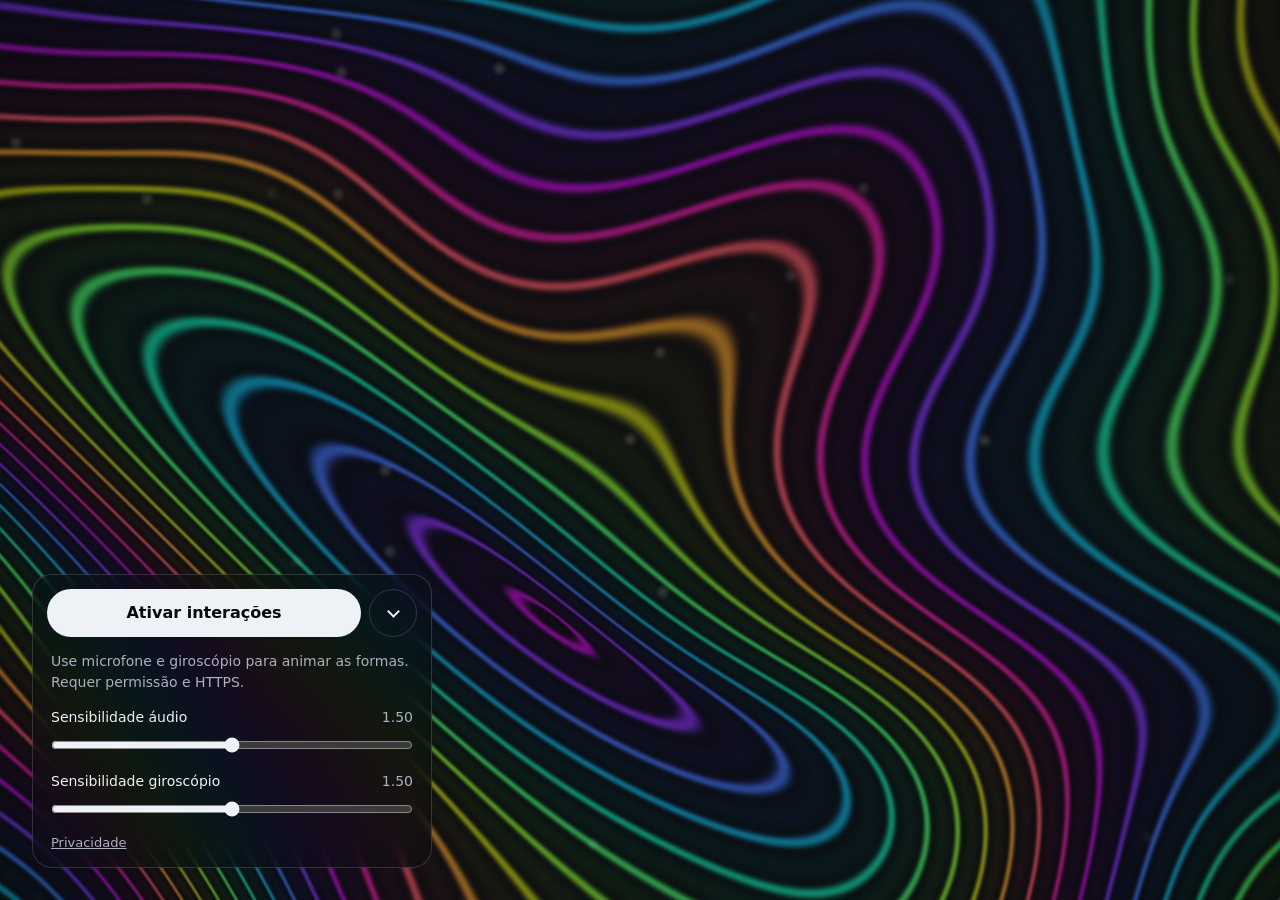
==== commit 15d7ab19: "Redesign v1su4rt: tema dark, shaders aprimorados e icones atualizados" ====
--- a/index.html
+++ b/index.html
@@ -3,92 +3,45 @@
   <head>
     <meta charset="utf-8">
     <meta name="viewport" content="width=device-width, initial-scale=1, viewport-fit=cover">
-    <meta name="theme-color" content="#0a0c10">
-    <meta name="description" content="v1su4rt: experiência web imersiva, responsiva, instalável e pronta para funcionar offline.">
-    <title>v1su4rt — Web que se adapta</title>
+    <meta name="theme-color" content="#07090d">
+    <meta name="mobile-web-app-capable" content="yes">
+    <meta name="description" content="v1su4rt: shaders visuais que reagem ao microfone e ao giroscópio.">
+    <title>v1su4rt</title>
     <link rel="icon" href="./icon.svg" type="image/svg+xml">
     <link rel="apple-touch-icon" href="./icons/icon-192.png">
     <link rel="manifest" href="./manifest.webmanifest">
     <link rel="stylesheet" href="./assets/styles.css">
     <script src="./assets/shaders.js" defer></script>
+    <script src="./assets/interaction.js" defer></script>
     <script src="./assets/app.js" defer></script>
-    <script src="./assets/interaction.js" defer></script>
   </head>
   <body>
-    <a class="skip-link" href="#conteudo">Pular para o conteúdo</a>
-    <header class="site-header">
-      <div class="shell header-inner">
-        <a class="brand" href="#inicio" aria-label="v1su4rt, início">
-          <span class="brand-mark" aria-hidden="true"><span></span><span></span><span></span></span>
-          <span>v1su4rt</span>
-        </a>
-        <nav class="top-nav" aria-label="Navegação principal">
-          <a href="#recursos">Recursos</a>
-          <a href="#demo">Demonstração</a>
-          <button class="button button-small install-button" id="install-button" type="button" hidden>Instalar app</button>
-        </nav>
-        <button class="menu-button" id="menu-button" type="button" aria-label="Abrir navegação" aria-expanded="false" aria-controls="nav-panel"><span></span><span></span></button>
+    <canvas id="stage" aria-hidden="true"></canvas>
+
+    <section class="panel" id="panel" aria-label="Controles das interações">
+      <div class="panel-head">
+        <button class="button" id="interaction-toggle" type="button" aria-pressed="false">Ativar interações</button>
+        <button class="collapse" id="panel-collapse" type="button" aria-expanded="true" aria-controls="panel-body" aria-label="Recolher controles"><span aria-hidden="true"></span></button>
       </div>
-      <div class="mobile-nav" id="nav-panel" hidden>
-        <a href="#recursos">Recursos</a><a href="#demo">Demonstração</a>
-        <button class="button install-button" type="button" hidden>Instalar app</button>
-      </div>
-    </header>
-
-    <main id="conteudo">
-      <section class="hero shell" id="inicio">
-        <div class="hero-copy">
-          <p class="eyebrow"><span class="pulse-dot"></span> WEB, NO SEU RITMO</p>
-          <h1>Uma experiência que <span>se adapta.</span></h1>
-          <p class="hero-text">Um ponto de partida simples para criar páginas rápidas, confortáveis no celular e prontas para instalar.</p>
-          <div class="hero-actions">
-            <a class="button button-primary" href="#demo">Explorar demonstração <span aria-hidden="true">↗</span></a>
-            <a class="text-link" href="#recursos">Conhecer recursos <span aria-hidden="true">↓</span></a>
+      <div class="panel-body" id="panel-body">
+        <p class="note" id="interaction-note">Use microfone e giroscópio para animar as formas. Requer permissão e HTTPS.</p>
+        <p class="status" id="interaction-status" role="status" aria-live="polite"></p>
+        <div class="controls">
+          <div class="control">
+            <label for="audio-sens">Sensibilidade áudio</label>
+            <output id="audio-sens-value" for="audio-sens">1.50</output>
+            <input id="audio-sens" type="range" min="0" max="3" step="0.05" value="1.5">
           </div>
-          <div class="hero-note"><span class="note-icon" aria-hidden="true">✳</span><span>Feito para abrir no celular, tablet e computador.</span></div>
-        </div>
-        <div class="hero-art" aria-label="Ilustração de uma página aberta em diferentes tamanhos de tela">
-          <div class="orbit orbit-one"></div><div class="orbit orbit-two"></div>
-          <div class="art-glow"></div>
-          <div class="device device-back"><div class="device-top"></div><div class="mini-line wide"></div><div class="mini-card"></div><div class="mini-line"></div></div>
-          <div class="device device-front"><div class="device-top"><i></i><i></i><i></i></div><div class="preview-tag">v1su4rt</div><div class="preview-heading">Design que<br><em>respira.</em></div><div class="preview-line"></div><div class="preview-button"></div><div class="preview-orb"></div></div>
-          <div class="floating-badge badge-mobile"><span aria-hidden="true">▯</span> mobile-first</div>
-          <div class="floating-badge badge-ready"><span aria-hidden="true">✓</span> pronto para usar</div>
-        </div>
-        <div class="interaction-panel">
-          <button class="button button-small" id="interaction-toggle" type="button">Ativar interações</button>
-          <p class="interaction-note" id="interaction-note">Use microfone e giroscópio para animar as formas. Requer permissão e HTTPS.</p>
-          <div class="interaction-controls">
-            <label for="audio-sens">Sensibilidade áudio <span id="audio-sens-value">1.0</span></label>
-            <input id="audio-sens" type="range" min="0" max="3" step="0.05" value="1.5">
-            <label for="orient-sens">Sensibilidade giroscópio <span id="orient-sens-value">1.0</span></label>
+          <div class="control">
+            <label for="orient-sens">Sensibilidade giroscópio</label>
+            <output id="orient-sens-value" for="orient-sens">1.50</output>
             <input id="orient-sens" type="range" min="0" max="3" step="0.05" value="1.5">
           </div>
-          <canvas id="interaction-canvas" aria-hidden="true"></canvas>
         </div>
-      </section>
+        <a class="privacy" href="./privacy.html">Privacidade</a>
+      </div>
+    </section>
 
-      <section class="feature-section" id="recursos">
-        <div class="shell">
-          <div class="section-heading"><div><p class="eyebrow">O ESSENCIAL, BEM FEITO</p><h2>Leve por fora.<br><span>Preparado por dentro.</span></h2></div><p>Sem dependências externas: os arquivos se organizam juntos e podem ser publicados em hospedagens estáticas.</p></div>
-          <div class="feature-grid">
-            <article class="feature-card"><div class="feature-icon icon-layout" aria-hidden="true"><span></span><span></span><span></span></div><p class="card-number">01 / ADAPTÁVEL</p><h3>Layout fluido</h3><p>Espaçamento, tipografia e colunas se ajustam para telas pequenas e grandes.</p></article>
-            <article class="feature-card"><div class="feature-icon icon-install" aria-hidden="true">↓</div><p class="card-number">02 / INSTALÁVEL</p><h3>Seu app, na tela inicial</h3><p>Manifesto e ícone permitem instalar a página quando ela estiver publicada em HTTPS.</p></article>
-            <article class="feature-card"><div class="feature-icon icon-offline" aria-hidden="true"><span></span></div><p class="card-number">03 / DISPONÍVEL</p><h3>Também sem conexão</h3><p>O service worker guarda os arquivos essenciais após a primeira visita segura.</p></article>
-          </div>
-        </div>
-      </section>
-
-      <section class="demo-section shell" id="demo">
-        <div class="demo-copy"><p class="eyebrow">UMA PRÉVIA INTERATIVA</p><h2>Veja a página<br><span>mudar de tamanho.</span></h2><p>Alterne entre celular, tablet e desktop. O conteúdo se reorganiza sem perder clareza.</p><button class="button button-dark" id="preview-button" type="button">Alternar visualização <span aria-hidden="true">↗</span></button><p class="demo-status" id="demo-status" aria-live="polite">Visualização: celular</p></div>
-        <div class="preview-stage" id="preview-stage" data-size="mobile">
-          <div class="preview-window"><div class="window-bar"><span></span><span></span><span></span><div>esf-01 / preview</div></div><div class="mock-page"><div class="mock-nav"><span class="mock-logo"></span><span class="mock-nav-lines"><i></i><i></i></span></div><div class="mock-content"><div class="mock-copy"><i class="mock-kicker"></i><i class="mock-title"></i><i class="mock-title short"></i><i class="mock-paragraph"></i><i class="mock-paragraph shorter"></i><i class="mock-cta"></i></div><div class="mock-visual"><div class="mock-sun"></div><div class="mock-shape"></div></div></div><div class="mock-bottom"><i></i><i></i><i></i></div></div></div>
-          <div class="size-label"><span class="size-dot"></span><span id="size-label">CELULAR</span><span class="size-dimensions" id="size-dimensions">360 px</span></div>
-        </div>
-      </section>
-    </main>
-
-    <footer class="site-footer"><div class="shell footer-inner"><a class="brand footer-brand" href="#inicio"><span class="brand-mark" aria-hidden="true"><span></span><span></span><span></span></span><span>ESF<span class="brand-dash">/</span>01</span></a><p>Um começo simples para ideias que crescem.</p><div class="footer-right"><a href="./privacy.html">Privacidade</a><span>© <span id="year"></span> ESF-01</span></div></div></footer>
-    <div class="toast" id="toast" role="status" aria-live="polite"></div>
+    <noscript><p class="noscript">Este site precisa de JavaScript para desenhar os visuais.</p></noscript>
   </body>
 </html>
--- a/assets/styles.css
+++ b/assets/styles.css
@@ -1,112 +1,166 @@
-:root{
-  font-family:Inter,ui-sans-serif,system-ui,-apple-system,BlinkMacSystemFont,"Segoe UI",sans-serif;
-  color:var(--ink);
-  background:var(--bg);
-  font-synthesis:none;text-rendering:optimizeLegibility;-webkit-font-smoothing:antialiased;-moz-osx-font-smoothing:grayscale;font-optical-sizing:auto;font-weight:400;
-  --bg: #0a0c10;
-  --bg-elev: #121620;
-  --bg-elev-2: #1a1f2b;
-  --ink: #e7ecf5;
-  --muted: #8a95a8;
-  --line: #222836;
-  --accent: #5b8cff;
-  --accent-2: #a37bff;
-  --accent-soft: #5b8cff22;
-  --danger: #ff6b6b;
-  --shell: 1280px;
-}
-*{box-sizing:border-box}
-html{scroll-behavior:smooth;scroll-padding-top:88px}
-body{margin:0;min-width:320px;background:#f6f8fd;color:var(--ink);line-height:1.55}
-a{color:inherit}
-button{font:inherit}
-.shell{width:min(var(--shell),calc(100% - 48px));margin-inline:auto}
-.skip-link{position:absolute;left:12px;top:-60px;z-index:20;background:var(--bg-elev);color:var(--ink);padding:10px 14px;border-radius:10px}
-.skip-link:focus{top:12px}
-.site-header{height:76px;position:sticky;top:0;z-index:10;background:linear-gradient(180deg, rgba(10,12,16,0.6), rgba(10,12,16,0.9));border-bottom:1px solid var(--line);backdrop-filter:blur(8px)}
-.header-inner{height:100%;display:flex;align-items:center;justify-content:space-between}
-.brand{display:inline-flex;gap:11px;align-items:center;text-decoration:none;font-size:14px;font-weight:780;letter-spacing:.09em}
-.brand-dash{color:var(--muted);margin:0 2px}
-.brand-mark{height:28px;width:28px;display:flex;gap:3px;align-items:end;padding:5px;border-radius:9px;background:linear-gradient(145deg,var(--accent),var(--accent-2));box-shadow:0 6px 20px var(--accent-soft)}
-.brand-mark span{display:block;width:4px;border-radius:5px;background:var(--bg)}
-.brand-mark span:nth-child(1){height:9px}.brand-mark span:nth-child(2){height:15px}.brand-mark span:nth-child(3){height:11px}
-.top-nav{display:flex;align-items:center;gap:30px;font-size:13px;color:var(--muted)}
-.top-nav>a,.mobile-nav>a{ text-decoration:none;transition:color .18s}.top-nav>a:hover,.mobile-nav>a:hover{color:var(--blue)}
-.button{min-height:46px;display:inline-flex;justify-content:center;align-items:center;gap:12px;border:0;border-radius:13px;padding:0 18px;text-decoration:none;font-size:13px;font-weight:680;cursor:pointer;transition:transform .18s,box-shadow .18s,background .18s}
-.button:hover{transform:translateY(-2px)}.button:focus-visible,a:focus-visible{outline:3px solid var(--accent);outline-offset:3px}
-.button-small{min-height:38px;padding:0 14px;border-radius:11px;background:transparent;color:var(--ink);border:1px solid var(--line)}
-.button-primary{color:var(--bg);background:linear-gradient(105deg,var(--accent),var(--accent-2));box-shadow:0 10px 24px #00000022}.button-primary:hover{box-shadow:0 13px 28px #00000033}
-.button-dark{color:var(--ink);background:transparent;border:1px solid var(--line)}
-.menu-button{display:none;width:42px;height:42px;border:1px solid var(--line);border-radius:12px;background:transparent;align-items:center;justify-content:center;flex-direction:column;gap:5px}.menu-button span{width:16px;height:2px;background:var(--muted);border-radius:2px}
-.mobile-nav{padding:8px 24px 18px;background:var(--bg-elev);border-bottom:1px solid var(--line)}.mobile-nav>a{display:block;padding:12px 0;font-size:14px;color:var(--muted)}.mobile-nav button{margin-top:8px}
-.hero{min-height:80vh;display:grid;grid-template-columns:1fr 1.03fr;align-items:center;gap:40px;padding-top:28px;padding-bottom:48px}
-.hero-copy{position:relative;z-index:1;padding:12px 0 16px}
-.eyebrow{margin:0 0 17px;display:flex;align-items:center;gap:9px;color:var(--muted);font-size:10px;font-weight:800;letter-spacing:.17em}
-.pulse-dot,.size-dot{width:7px;height:7px;border-radius:50%;background:var(--accent);box-shadow:0 0 0 4px var(--accent-soft)}
-h1,h2,h3,p{margin-top:0}
-.h1,h2,h3{color:var(--ink)}
-h1{max-width:570px;margin-bottom:19px;font-size:clamp(42px,5.6vw,70px);line-height:1.03;letter-spacing:-.065em;font-weight:690}
-h1 span,.section-heading h2 span,.demo-copy h2 span{color:var(--accent)}
-.hero-text{max-width:465px;margin-bottom:27px;color:var(--muted);font-size:16px;line-height:1.75}
-.hero-actions{display:flex;align-items:center;gap:22px;flex-wrap:wrap}.text-link{display:inline-flex;align-items:center;gap:7px;text-decoration:none;font-size:13px;font-weight:650;color:#40516f}.text-link:hover{color:var(--blue)}
-.hero-note{display:flex;align-items:center;gap:10px;margin-top:38px;color:#8a96aa;font-size:11px}.note-icon{height:23px;width:23px;display:grid;place-items:center;border-radius:8px;background:#e9effb;color:#4778ce;font-size:13px}
-.hero-art{height:470px;position:relative;display:grid;place-items:center;isolation:isolate;background:linear-gradient(180deg, rgba(11,13,17,0.3), rgba(11,13,17,0.6));border-radius:12px}
-.art-glow{position:absolute;width:480px;height:480px;border-radius:50%;background:radial-gradient(circle,var(--accent) 0, rgba(83,120,255,0.12) 35%, transparent 72%);z-index:-1}
-.orbit{position:absolute;border:1px solid #c7d8f8;border-radius:50%;transform:rotate(-25deg)}.orbit-one{width:440px;height:180px}.orbit-two{width:360px;height:310px;transform:rotate(42deg);border-color:#dae5f7}
-.device{position:absolute;border:1px solid var(--line);background:linear-gradient(180deg,var(--bg-elev),var(--bg-elev-2));box-shadow:0 26px 65px #00000040}.device-back{width:192px;height:288px;left:14%;top:21%;border-radius:18px;transform:rotate(-10deg);padding:17px;opacity:.83}.device-top{height:9px;width:45px;border-radius:10px;background:linear-gradient(90deg, #15171b, #242733);margin:0 auto 18px}.mini-line{height:7px;width:54%;margin:11px 0;background:#222832;border-radius:6px}.mini-line.wide{width:83%;height:11px;background:#333843}.mini-card{height:108px;margin-top:19px;border-radius:12px;background:linear-gradient(135deg,#1a2130,#252a36)}
-.device-front{width:240px;height:337px;right:14%;top:14%;border-radius:24px;padding:17px 19px;transform:rotate(7deg);box-shadow:0 30px 65px #33476c2c}.device-front .device-top{width:48px;height:5px;margin-bottom:30px;background:#edf1f7}.device-front .device-top i{display:none}
-.preview-tag{font-size:8px;font-weight:800;letter-spacing:.15em;color:#71829f}.preview-tag b{color:#3173f1}.preview-heading{margin-top:23px;font-size:32px;font-weight:720;line-height:1.04;letter-spacing:-.06em}.preview-heading em{font-style:normal;color:#5085f3}.preview-line{width:106px;height:5px;background:#e1e8f4;border-radius:6px;margin-top:16px}.preview-button{height:22px;width:77px;border-radius:7px;background:#2d6ff0;margin-top:20px}.preview-orb{position:absolute;bottom:20px;right:16px;width:105px;height:105px;border-radius:50%;background:radial-gradient(circle at 35% 30%,#f1ceff,#9cafff 48%,#6587e4);box-shadow:inset -8px -12px 20px #506ac04a,0 12px 30px #718fe14d}
-.floating-badge{position:absolute;z-index:2;display:flex;align-items:center;gap:8px;padding:10px 13px;border:1px solid var(--line);border-radius:12px;background:linear-gradient(180deg, rgba(255,255,255,0.02), rgba(255,255,255,0.01));box-shadow:0 10px 25px #00000033;font-size:10px;font-weight:650;color:var(--muted)}.floating-badge span{display:grid;place-items:center;width:18px;height:18px;border-radius:6px;background:linear-gradient(90deg,var(--accent),var(--accent-2));color:var(--bg);font-size:13px}.badge-mobile{left:5%;bottom:17%}.badge-ready{right:3%;top:22%}
-/* canvas shaders and preview overlay */
-.hero-art{position:relative}
-#hero-shader{position:absolute;inset:0;width:100%;height:100%;z-index:-2;border-radius:inherit;display:block;background:transparent}
-.preview-window{position:relative}
-#preview-canvas{position:absolute;inset:0;pointer-events:none;opacity:.32;mix-blend-mode:overlay}
-
-/* interaction panel */
-.interaction-panel{display:block;margin-top:22px}
-.interaction-note{color:#60718e;font-size:13px;margin-top:8px}
-.interaction-controls{display:grid;grid-template-columns:1fr;gap:8px;margin-top:10px}
-#interaction-canvas{width:100%;height:180px;border-radius:12px;border:1px solid var(--line);display:block}
-
-/* privacy page helpers */
-.privacy-main{min-height:70vh;padding-block:72px;max-width:780px}
-.privacy-title{font-size:clamp(38px,7vw,60px)}
-
-/* toast + mobile nav safe-area */
-.toast{position:fixed;left:50%;transform:translateX(-50%);bottom:calc(16px + env(safe-area-inset-bottom));background:#233a66;color:#fff;padding:10px 14px;border-radius:10px;z-index:40;opacity:0;transition:opacity .2s}
-.toast.show{opacity:1}
-.mobile-nav{padding-bottom:calc(16px + env(safe-area-inset-bottom))}
-
-[hidden]{display:none!important}
-.feature-section{padding:84px 0 88px;background:#fff;border-top:1px solid #edf1f7;border-bottom:1px solid #edf1f7}
-.section-heading{display:flex;justify-content:space-between;align-items:end;gap:30px;margin-bottom:34px}.section-heading .eyebrow,.demo-copy .eyebrow{margin-bottom:12px}.section-heading h2,.demo-copy h2{margin:0;font-size:clamp(31px,4vw,44px);line-height:1.12;letter-spacing:-.055em}.section-heading>p{max-width:330px;margin:0 0 4px;color:#7a879b;font-}
-
-/* Ajustes mobile-first simples */
-@media (max-width: 720px) {
-  .top-nav { display: none; }
-  .menu-button { display: flex; }
-  .hero { grid-template-columns: 1fr; min-height: auto; gap: 20px; padding-top: 20px; padding-bottom: 40px; }
-  .hero-art { display: none; }
-  .feature-grid { grid-template-columns: 1fr; }
-  .shell { width: calc(100% - 32px); }
-  .preview-stage { margin-top: 16px; }
+:root {
+  color-scheme: dark;
+  --ink: #07090d;
+  --paper: #eef1f6;
+  --muted: #a9b1bf;
+  --glass: rgba(10, 13, 19, 0.62);
+  --edge: rgba(238, 241, 246, 0.16);
+  --pad: clamp(12px, 2.4vw, 32px);
+  --font: "Avenir Next", "Segoe UI Variable Text", "Segoe UI", system-ui, -apple-system, Roboto, sans-serif;
 }
 
-/* Toast básico para mensagens */
-.toast{position:fixed;left:50%;transform:translateX(-50%) translateY(24px);bottom:12px;background:#192844;color:#fff;padding:10px 16px;border-radius:12px;box-shadow:0 8px 24px #22345855;opacity:0;pointer-events:none;transition:opacity .28s,transform .28s;z-index:60}
-.toast.show{opacity:1;transform:translateX(-50%) translateY(0)}
+* { box-sizing: border-box; }
 
-/* Estilos para painel de interação */
-.interaction-panel{margin-top:18px;display:flex;flex-direction:column;gap:10px;align-items:flex-start}
-#interaction-canvas{width:100%;border-radius:12px;display:block}
-.interaction-note{margin:0;font-size:13px;color:var(--muted)}
-
-@media (max-width:720px){
-  #interaction-canvas{height:200px}
+html, body {
+  height: 100%;
+  margin: 0;
+  overflow: hidden;
+  overscroll-behavior: none;
+  background: var(--ink);
+  color: var(--paper);
+  font-family: var(--font);
+  -webkit-text-size-adjust: 100%;
 }
 
-.interaction-controls{display:flex;flex-direction:column;gap:8px;width:100%;max-width:420px}
-.interaction-controls label{font-size:12px;color:var(--muted);display:flex;justify-content:space-between}
-.interaction-controls input[type="range"]{-webkit-appearance:none;height:6px;border-radius:6px;background:#e6eefc;width:100%}
-.interaction-controls input[type="range"]::-webkit-slider-thumb{-webkit-appearance:none;width:18px;height:18px;border-radius:50%;background:#3173f1;box-shadow:0 2px 6px rgba(49,115,241,0.35)}
+/* o visual ocupa a tela toda; o painel fica por cima */
+#stage {
+  position: fixed;
+  inset: 0;
+  width: 100%;
+  height: 100%;
+  display: block;
+  touch-action: none;
+}
+
+.no-webgl body,
+.no-webgl {
+  background: radial-gradient(120% 90% at 30% 20%, #23305a 0%, #0d1220 45%, var(--ink) 100%);
+}
+
+.panel {
+  position: fixed;
+  z-index: 2;
+  left: max(var(--pad), env(safe-area-inset-left));
+  right: max(var(--pad), env(safe-area-inset-right));
+  bottom: max(var(--pad), env(safe-area-inset-bottom));
+  padding: 12px;
+  border: 1px solid var(--edge);
+  border-radius: 20px;
+  background: var(--glass);
+  -webkit-backdrop-filter: blur(18px) saturate(1.3);
+  backdrop-filter: blur(18px) saturate(1.3);
+}
+
+@supports not ((backdrop-filter: blur(1px)) or (-webkit-backdrop-filter: blur(1px))) {
+  .panel { background: rgba(10, 13, 19, 0.9); }
+}
+
+.panel-head { display: flex; gap: 8px; align-items: stretch; }
+
+.button {
+  flex: 1;
+  min-height: 48px;
+  padding: 0 22px;
+  border: 0;
+  border-radius: 999px;
+  background: var(--paper);
+  color: var(--ink);
+  font: 600 1rem/1 var(--font);
+  cursor: pointer;
+  touch-action: manipulation;
+}
+.button:disabled { opacity: 0.6; cursor: progress; }
+.button[aria-pressed="true"] {
+  background: transparent;
+  color: var(--paper);
+  box-shadow: inset 0 0 0 1.5px var(--paper);
+}
+
+.collapse {
+  flex: none;
+  width: 48px;
+  min-height: 48px;
+  border: 1px solid var(--edge);
+  border-radius: 999px;
+  background: transparent;
+  color: var(--paper);
+  cursor: pointer;
+  display: grid;
+  place-items: center;
+  touch-action: manipulation;
+}
+.collapse span {
+  width: 9px;
+  height: 9px;
+  border-right: 2px solid currentColor;
+  border-bottom: 2px solid currentColor;
+  transform: translateY(-2px) rotate(45deg);
+  transition: transform 0.2s;
+}
+.collapse[aria-expanded="false"] span { transform: translateY(2px) rotate(-135deg); }
+
+.panel-body { padding: 14px 4px 2px; }
+.panel.is-collapsed .panel-body { display: none; }
+
+.note {
+  margin: 0;
+  max-width: 46ch;
+  color: var(--muted);
+  font-size: 0.875rem;
+  line-height: 1.5;
+}
+
+.status {
+  margin: 8px 0 0;
+  max-width: 46ch;
+  font-size: 0.875rem;
+  line-height: 1.5;
+  color: var(--paper);
+}
+.status:empty { display: none; }
+.status[data-kind="warn"] { color: #ffc98a; }
+
+.controls { display: grid; gap: 14px; margin-top: 16px; }
+
+.control {
+  display: grid;
+  grid-template-columns: 1fr auto;
+  gap: 6px 12px;
+  align-items: baseline;
+  font-size: 0.875rem;
+}
+.control output { font-variant-numeric: tabular-nums; color: var(--muted); }
+.control input { grid-column: 1 / -1; width: 100%; margin: 0; accent-color: var(--paper); min-height: 28px; }
+
+.privacy {
+  display: inline-block;
+  margin-top: 12px;
+  color: var(--muted);
+  font-size: 0.8125rem;
+}
+
+:focus-visible { outline: 2px solid var(--paper); outline-offset: 3px; }
+
+.noscript { position: fixed; top: 16px; left: 16px; right: 16px; margin: 0; z-index: 3; }
+
+/* tablet: painel vira um cartão no canto */
+@media (min-width: 640px) {
+  .panel { right: auto; width: 380px; padding: 14px; }
+}
+
+/* desktop: mais respiro, o visual continua sendo o protagonista */
+@media (min-width: 1024px) {
+  .panel { width: 400px; bottom: max(32px, env(safe-area-inset-bottom)); left: max(32px, env(safe-area-inset-left)); }
+}
+
+/* celular deitado: painel estreito, sliders lado a lado */
+@media (orientation: landscape) and (max-height: 520px) {
+  .panel { right: auto; width: min(520px, 62vw); padding: 10px; }
+  .panel-body { padding-top: 10px; }
+  .controls { grid-template-columns: 1fr 1fr; gap: 16px; margin-top: 10px; }
+  .button, .collapse { min-height: 44px; }
+}
+
+@media (prefers-reduced-motion: reduce) {
+  .collapse span { transition: none; }
+}
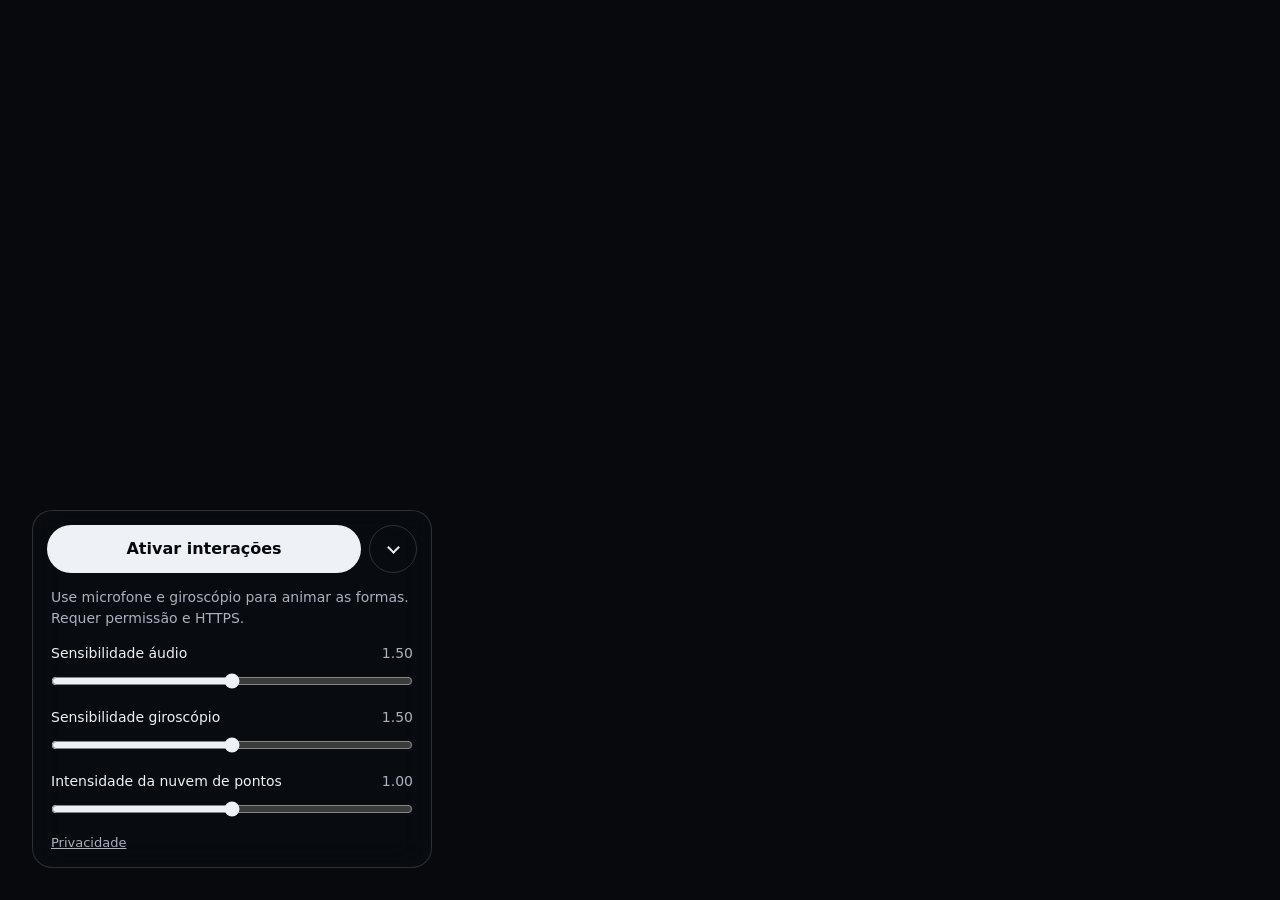
==== commit b7a814a2: "feat: controlo de intensidade da nuvem de pontos (u_cloud) - index.html + app.js: slider "Intensidad" ====
--- a/index.html
+++ b/index.html
@@ -37,6 +37,11 @@
             <output id="orient-sens-value" for="orient-sens">1.50</output>
             <input id="orient-sens" type="range" min="0" max="3" step="0.05" value="1.5">
           </div>
+          <div class="control">
+            <label for="cloud-intens">Intensidade da nuvem de pontos</label>
+            <output id="cloud-intens-value" for="cloud-intens">1.00</output>
+            <input id="cloud-intens" type="range" min="0" max="2" step="0.05" value="1">
+          </div>
         </div>
         <a class="privacy" href="./privacy.html">Privacidade</a>
       </div>
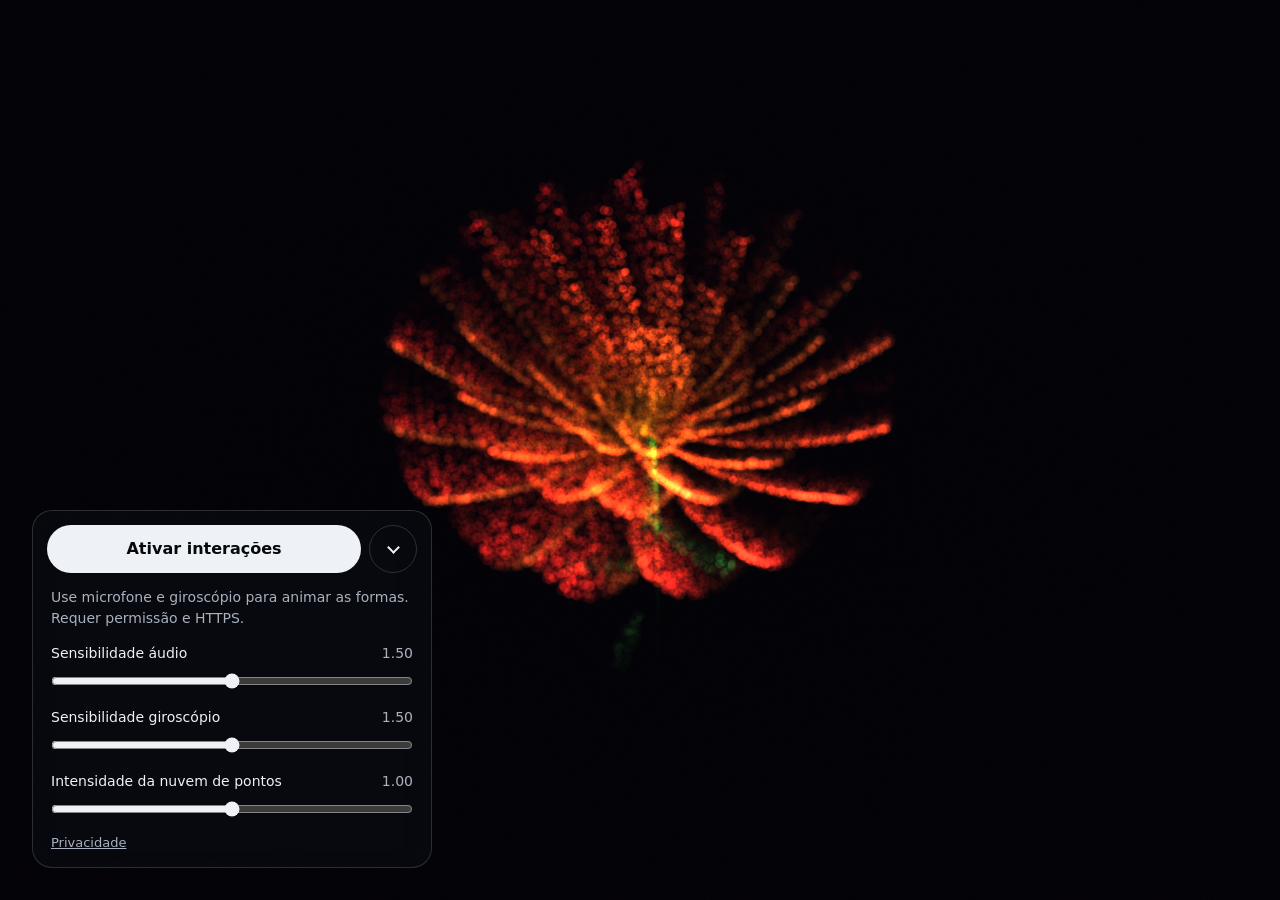
==== commit 5a88fd20: "feat: flor inteira em nuvem de pontos reativa ao microfone e projeto organizado para manutencao - A " ====
--- a/index.html
+++ b/index.html
@@ -11,6 +11,7 @@
     <link rel="apple-touch-icon" href="./icons/icon-192.png">
     <link rel="manifest" href="./manifest.webmanifest">
     <link rel="stylesheet" href="./assets/styles.css">
+    <script src="./assets/shaders.glsl.js" defer></script>
     <script src="./assets/shaders.js" defer></script>
     <script src="./assets/interaction.js" defer></script>
     <script src="./assets/app.js" defer></script>
